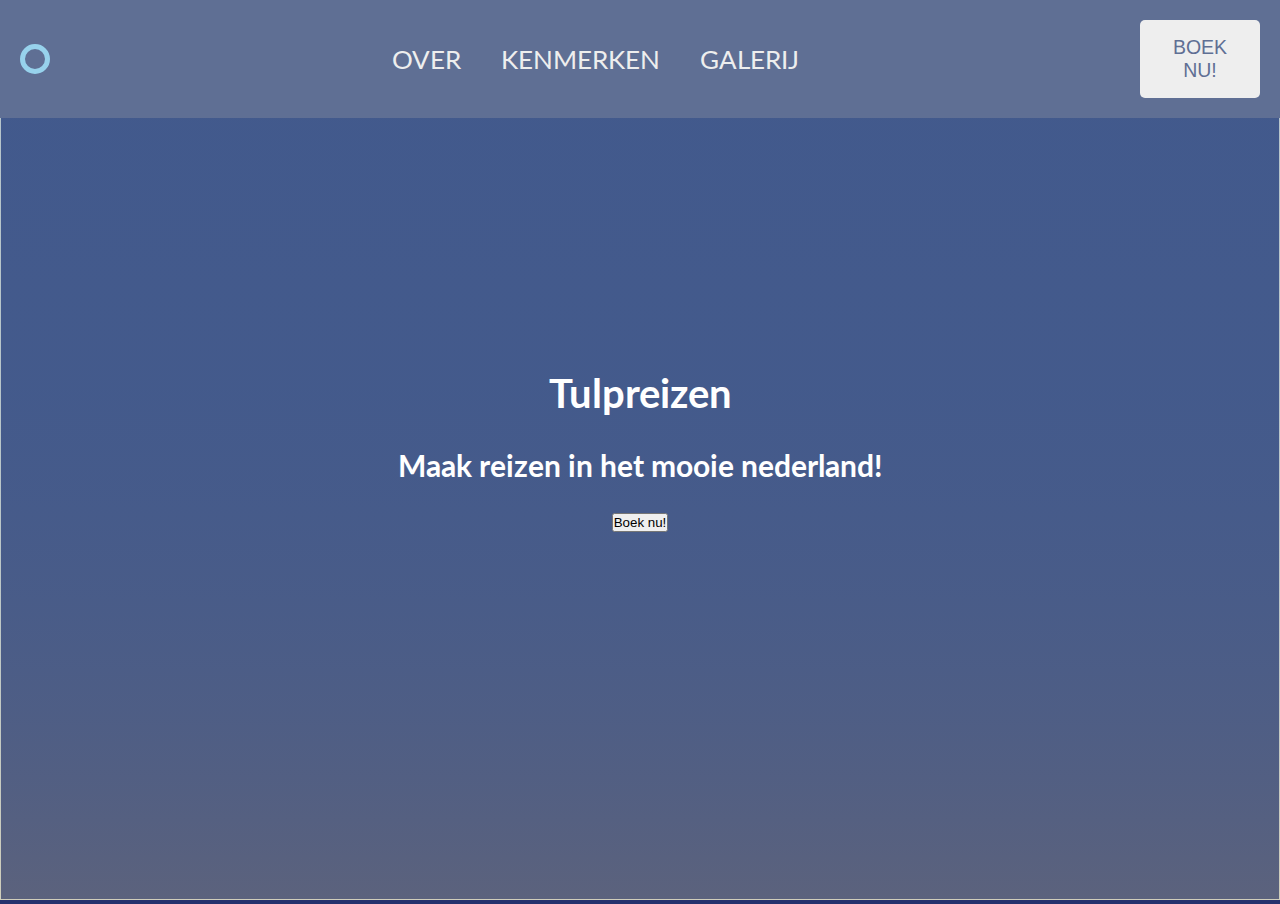
==== les2/index.html @ 4d577243 "eerste commit" ====
<!DOCTYPE html>
<html lang="nl">

<head>
    <meta charset="UTF-8">
    <meta http-equiv="X-UA-Compatible" content="IE=edge">
    <meta name="viewport" content="width=device-width, initial-scale=1.0">
    <link rel="preconnect" href="https://fonts.googleapis.com">
    <link rel="preconnect" href="https://fonts.gstatic.com" crossorigin>
    <link href="https://fonts.googleapis.com/css2?family=Lato:wght@400;700&display=swap" rel="stylesheet">
    <link href="https://fonts.googleapis.com/css2?family=Great+Vibes&family=Lato:wght@400;700&display=swap"
        rel="stylesheet">
    <link rel="icon" type="image/x-icon" href="img/1485950.png">
    <script src="https://kit.fontawesome.com/44df10ddff.js" crossorigin="anonymous"></script>
    <link rel="stylesheet" href="css/style.css">
    <title>Tulpreizen</title>
</head>

<body>
    <nav class="nav">
        <i class="fa-solid fa-fan nav__logo"></i>
        <ul class="nav__list">
            <li class="nav__listItem"><a href="" class="nav__link">over</a></li>
            <li class="nav__listItem"><a href="" class="nav__link">kenmerken</a></li>
            <li class="nav__listItem"><a href="" class="nav__link">galerij</a></li>
        </ul>
        <button class="nav__button">Boek nu!</button>
    </nav>
    <header class="header">
        <img src="" alt="" class="header__img">
        <div class="header__div">
            <h1 class="header__h1">Tulpreizen</h1>
            <h2 class="header__h2">Maak reizen in het mooie nederland!</h2>
            <button class="header__button">Boek nu!</button>
        </div>

    </header>
</body>

</html>
---- les2/css/style.css ----
.nav {
  width: 100%;
  min-height: 6rem;
  background: rgba(95, 111, 148, 0.6784313725);
  display: flex;
  justify-content: space-between;
  align-items: center;
  color: #eee;
  font-size: 130%;
  padding: 2rem;
  text-transform: uppercase;
  position: fixed;
  z-index: 1;
  transition: 0.3s;
}

.nav__logo {
  font-size: 250%;
  border: 0.5rem solid #97D2EC;
  border-radius: 50%;
  padding: 1rem;
}

.nav:hover {
  background: #5f6f94;
}

.nav__list {
  display: flex;
  list-style: none;
  gap: 4rem;
}

.nav__link {
  color: #eee;
  text-decoration: none;
}

.nav__button {
  width: 12rem;
  padding: 1.6rem;
  font-size: 75%;
  background: #eee;
  border: none;
  color: #5F6F94;
  border-radius: 0.5rem;
  text-transform: uppercase;
}

.nav__button:hover {
  cursor: pointer;
  background: #fdef7a;
  transition: 0.2s;
}

*, *::after, *::before {
  margin: 0;
  padding: 0;
  box-sizing: border-box;
}

html {
  font-size: 62.5%;
  scroll-behavior: smooth;
}

body {
  font-size: 2rem;
  font-family: "lato", sans-serif;
  background: #25316D;
}

.header {
  height: 100vh;
  width: 100%;
  position: relative;
}

.header__img {
  height: 100%;
  width: 100%;
  object-fit: cover;
  object-position: bottom;
}

.header__div {
  position: absolute;
  width: 100%;
  height: 100%;
  top: 50%;
  left: 50%;
  transform: translate(-50%, -50%);
  display: flex;
  flex-direction: column;
  justify-content: center;
  gap: 3rem;
  align-items: center;
  color: rgb(255, 255, 255);
  background: linear-gradient(rgba(151, 210, 236, 0.25), 80%, rgba(254, 245, 172, 0.25));
}

/*# sourceMappingURL=style.css.map */
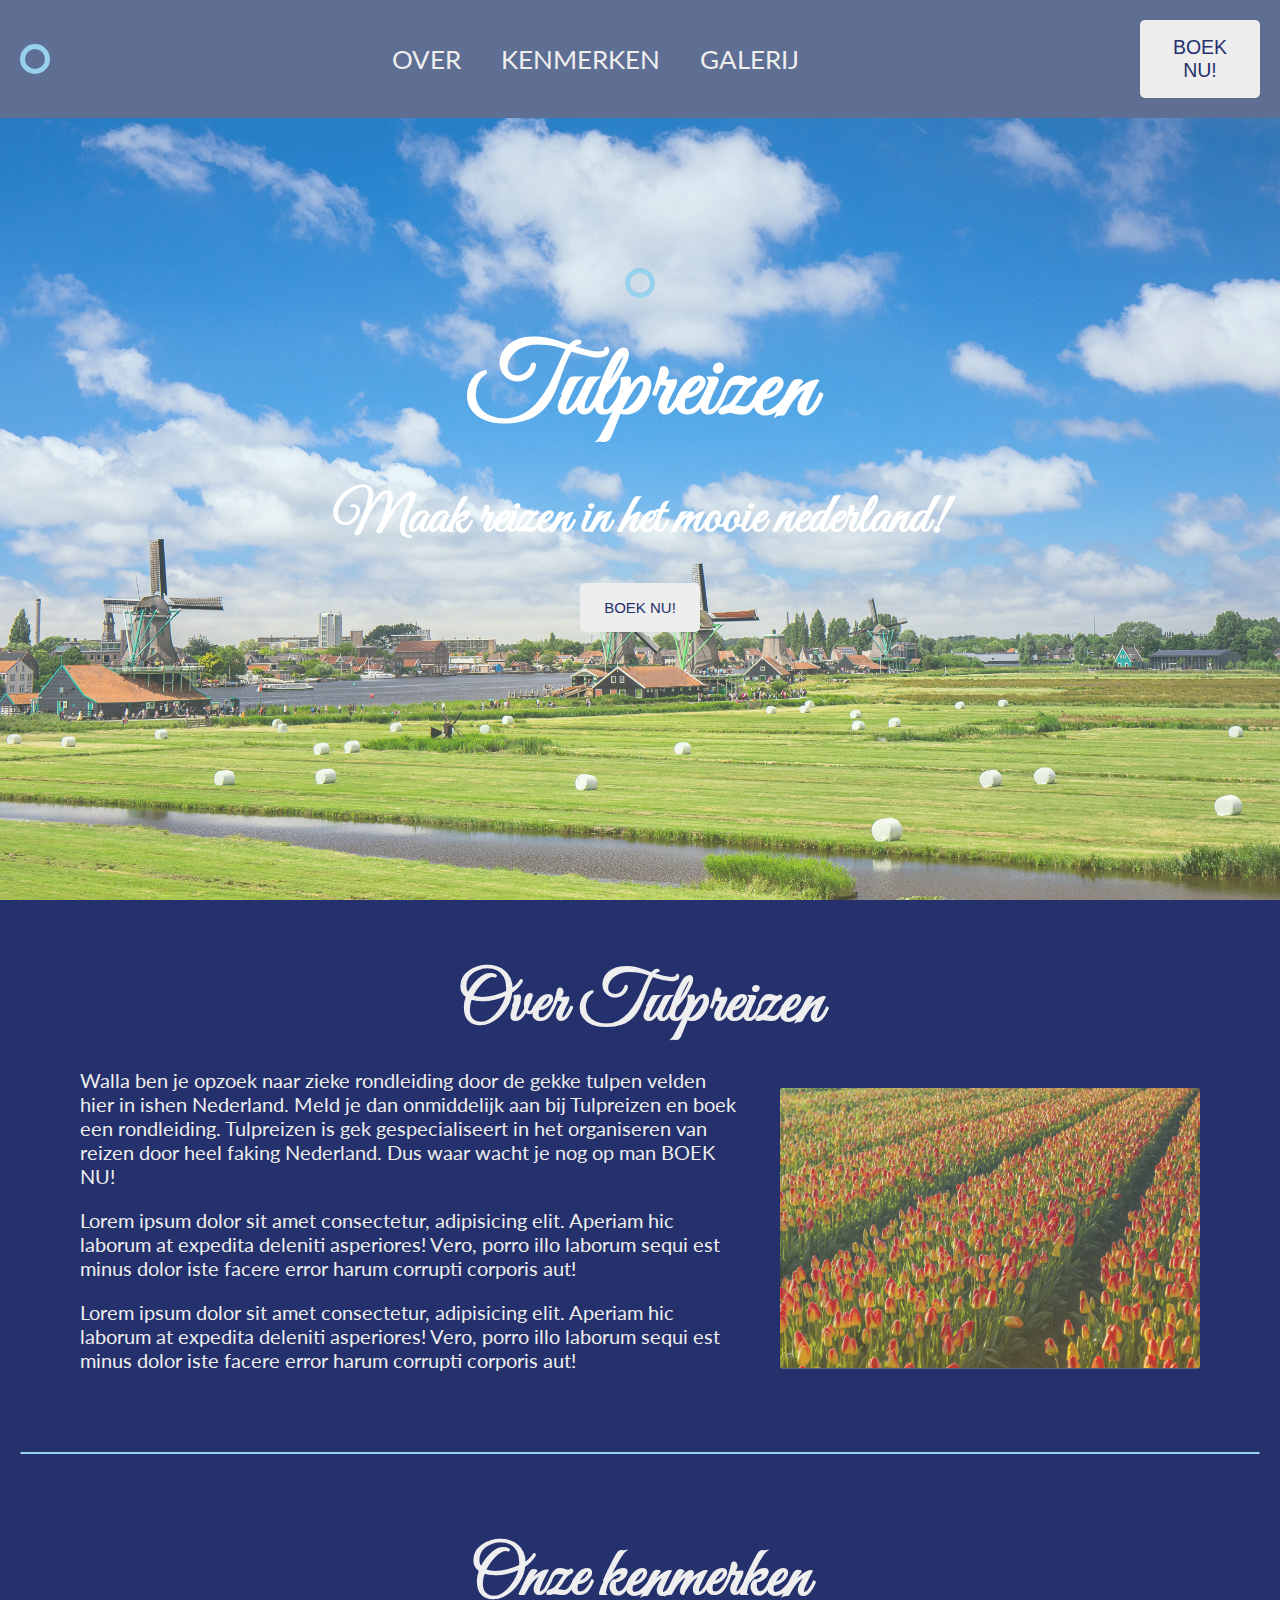
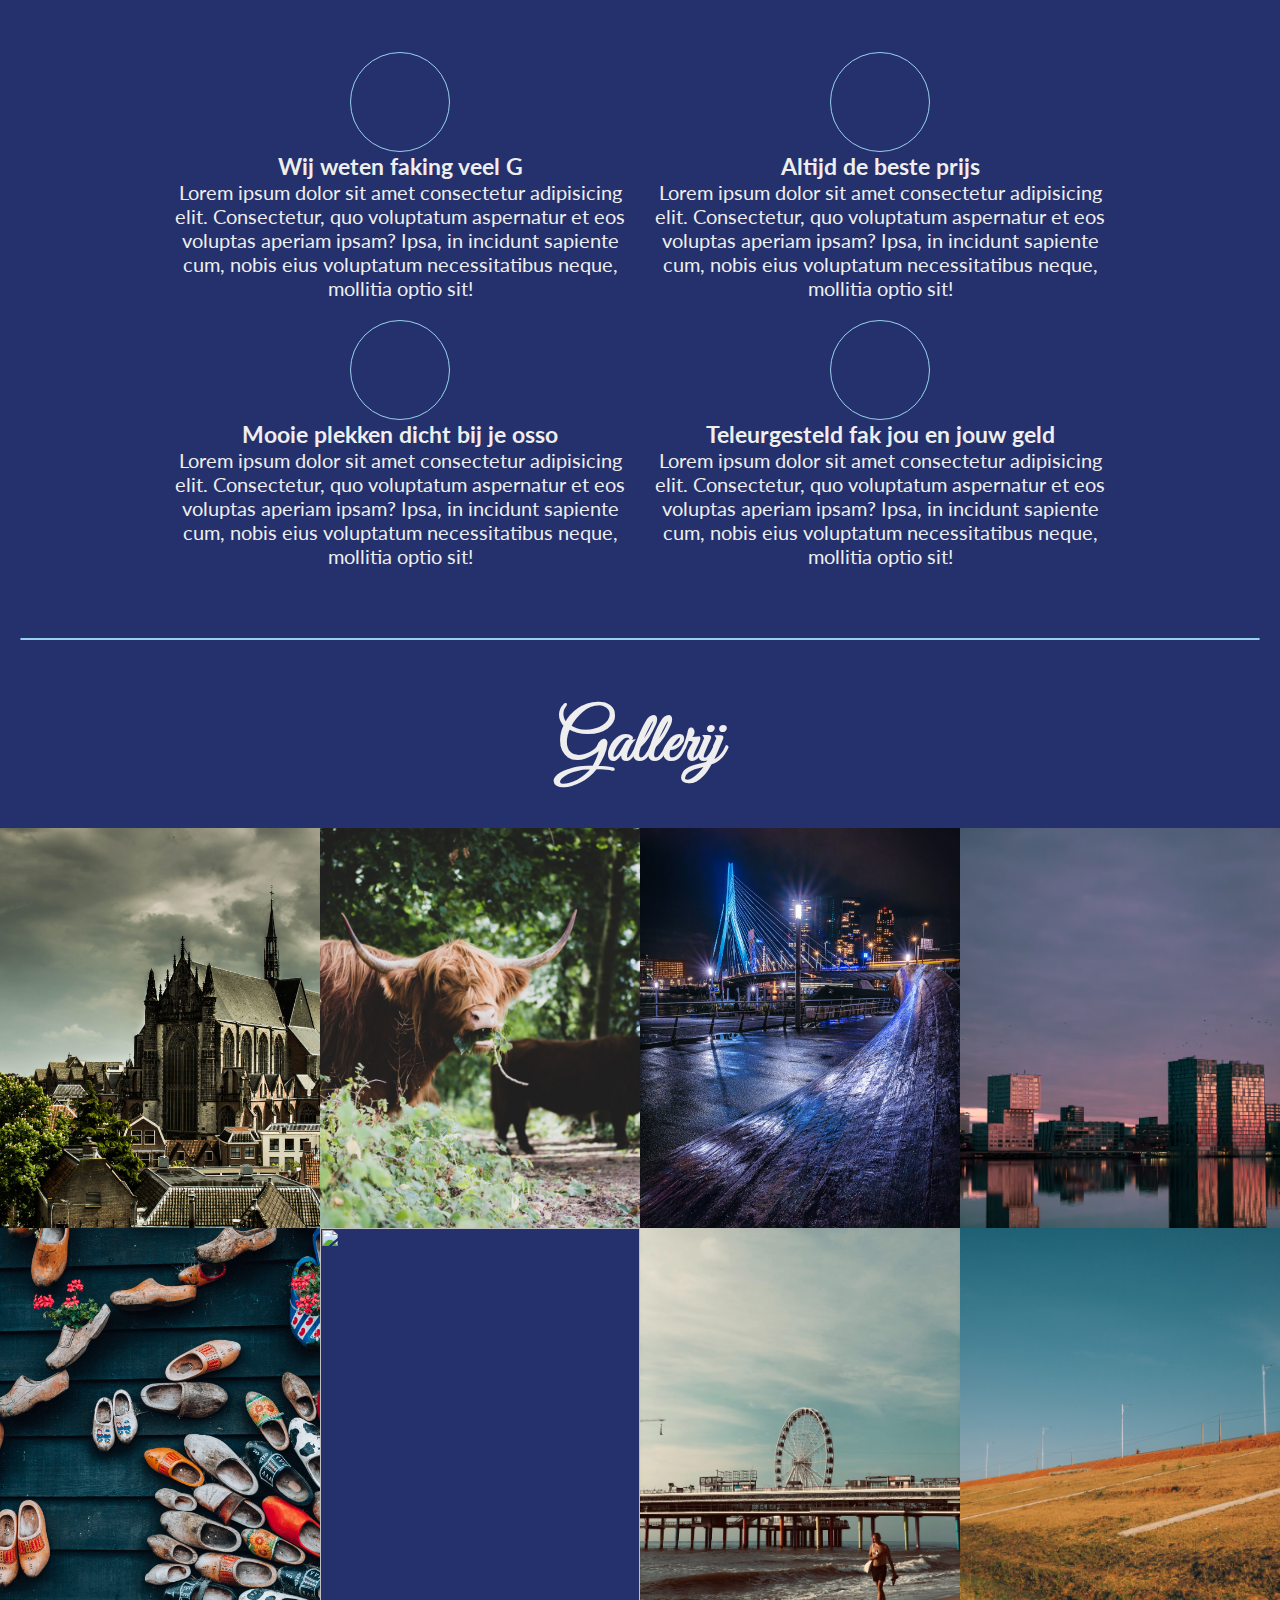
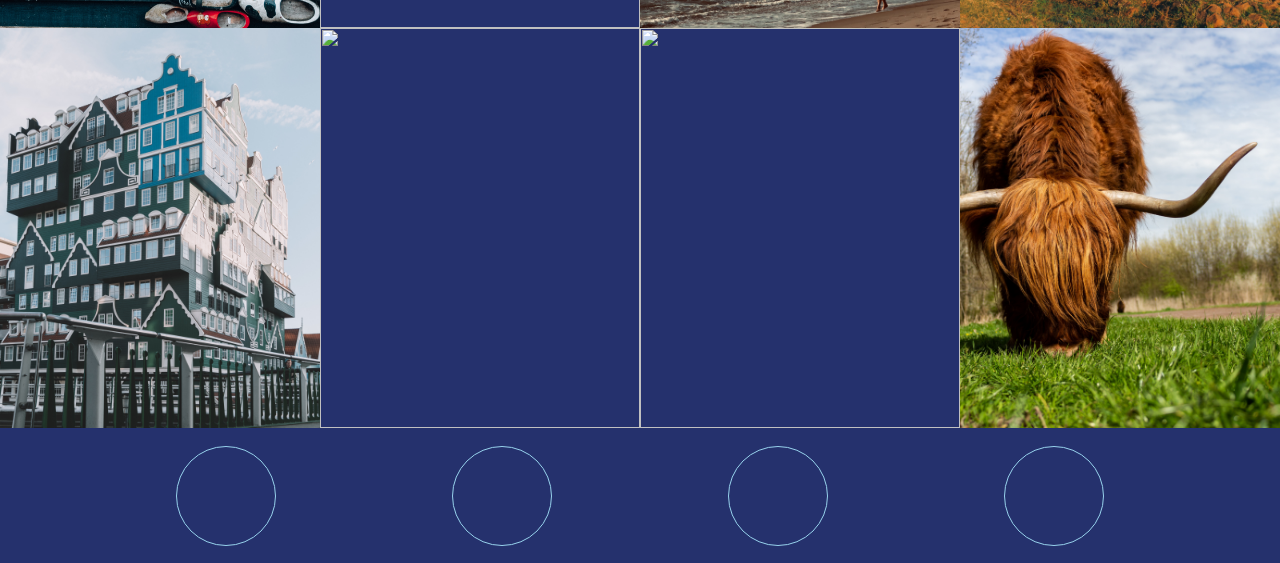
==== commit 1961d91f: "les2 af" ====
--- a/les2/index.html
+++ b/les2/index.html
@@ -27,14 +27,142 @@
         <button class="nav__button">Boek nu!</button>
     </nav>
     <header class="header">
-        <img src="" alt="" class="header__img">
+        <img src="img/pexels-tanathip-rattanatum-2026451.jpg" alt="mooi landschap" class="header__img">
         <div class="header__div">
+            <i class="fa-solid fa-fan header__logo"></i>
             <h1 class="header__h1">Tulpreizen</h1>
             <h2 class="header__h2">Maak reizen in het mooie nederland!</h2>
             <button class="header__button">Boek nu!</button>
         </div>
 
     </header>
+    <section class="over">
+        <h2 class="over__header">Over Tulpreizen</h2>
+        <div class="over__articles">
+            <article class="over__article">
+                <p class="over__p">Walla ben je opzoek naar zieke rondleiding door de gekke tulpen velden hier in ishen
+                    Nederland.
+                    Meld je dan onmiddelijk aan bij Tulpreizen en boek een rondleiding.
+                    Tulpreizen is gek gespecialiseert in het organiseren van reizen door heel faking Nederland. Dus waar
+                    wacht je nog op man BOEK NU!</p>
+                <p class="over__p">Lorem ipsum dolor sit amet consectetur, adipisicing elit. Aperiam hic laborum at
+                    expedita deleniti
+                    asperiores! Vero, porro illo laborum sequi est minus dolor iste facere error harum corrupti corporis
+                    aut!</p>
+                <p class="over__p">Lorem ipsum dolor sit amet consectetur, adipisicing elit. Aperiam hic laborum at
+                    expedita deleniti
+                    asperiores! Vero, porro illo laborum sequi est minus dolor iste facere error harum corrupti corporis
+                    aut!</p>
+
+            </article>
+            <figure class="over__figure">
+                <img class="over__img" src="img/pexels-pixabay-371859.jpg" alt="">
+            </figure>
+        </div>
+
+
+    </section>
+    <hr>
+    <section class="kenmerken">
+        <h2 class="kenmerken__header">
+            Onze kenmerken
+        </h2>
+        <ul class="kenmerken__lijst">
+            <li class="kenmerken__lijstitem">
+                <i class="fa-solid fa-graduation-cap kenmerken__icon"></i>
+                <h3 class="kenmerken__h3">Wij weten faking veel G</h3>
+                <p class="kenmerken__p">Lorem ipsum dolor sit amet consectetur adipisicing elit. Consectetur, quo
+                    voluptatum aspernatur et eos voluptas aperiam ipsam? Ipsa, in incidunt sapiente cum, nobis eius
+                    voluptatum necessitatibus neque, mollitia optio sit!</p>
+            </li>
+            <li class="kenmerken__lijstitem">
+                <i class="fa-solid fa-money-bills kenmerken__icon"></i>
+                <h3 class="kenmerken__h3">Altijd de beste prijs</h3>
+                <p class="kenmerken__p">Lorem ipsum dolor sit amet consectetur adipisicing elit. Consectetur, quo
+                    voluptatum aspernatur et eos voluptas aperiam ipsam? Ipsa, in incidunt sapiente cum, nobis eius
+                    voluptatum necessitatibus neque, mollitia optio sit!</p>
+            </li>
+            <li class="kenmerken__lijstitem">
+                <i class="fa-solid fa-tree kenmerken__icon"></i>
+                <h3 class="kenmerken__h3">Mooie plekken dicht bij je osso</h3>
+                <p class="kenmerken__p">Lorem ipsum dolor sit amet consectetur adipisicing elit. Consectetur, quo
+                    voluptatum aspernatur et eos voluptas aperiam ipsam? Ipsa, in incidunt sapiente cum, nobis eius
+                    voluptatum necessitatibus neque, mollitia optio sit!</p>
+            </li>
+            <li class="kenmerken__lijstitem">
+                <i class="fa-solid fa-hand-middle-finger kenmerken__icon"></i>
+                <h3 class="kenmerken__h3">Teleurgesteld fak jou en jouw geld</h3>
+                <p class="kenmerken__p">Lorem ipsum dolor sit amet consectetur adipisicing elit. Consectetur, quo
+                    voluptatum aspernatur et eos voluptas aperiam ipsam? Ipsa, in incidunt sapiente cum, nobis eius
+                    voluptatum necessitatibus neque, mollitia optio sit!</p>
+            </li>
+        </ul>
+    </section>
+    <hr>
+    <section class="gallerij">
+        <h2 class="gallerij__header">
+            Gallerij
+        </h2>
+        <ul class="gallerij__fotos">
+            <li class="gallerij__foto">
+                <img class="gallerij__img"class="gallerij" src="img/pexels-michal-knotek-542398.jpg" alt="">
+                <section class="gallerij__gradient"><button class="gallerij__button">Boek nu!</button></section>
+            </li>
+            <li class="gallerij__foto">
+                <img class="gallerij__img"src="img/pexels-annelies-brouw-2863006.jpg" alt="">
+                <section class="gallerij__gradient"><button class="gallerij__button">Boek nu!</button></section>
+            </li>
+            <li class="gallerij__foto">
+                <img class="gallerij__img"src="img/pexels-bart-ros-10895518.jpg" alt="">
+                <section class="gallerij__gradient"><button class="gallerij__button">Boek nu!</button></section>
+            </li>
+            <li class="gallerij__foto">
+                <img class="gallerij__img"src="img/pexels-david-duky-10481129.jpg" alt="">
+                <section class="gallerij__gradient"><button class="gallerij__button">Boek nu!</button></section>
+            </li>
+            <li class="gallerij__foto">
+                <img class="gallerij__img"src="img/pexels-helena-jankovičová-kováčová-6470643.jpg" alt="">
+                <section class="gallerij__gradient"><button class="gallerij__button">Boek nu!</button></section>
+            </li>
+            <li class="gallerij__foto">
+                <img class="gallerij__img"src="img/pexels-ivo-n-7191356(1).jpg" alt="">
+                <section class="gallerij__gradient"><button class="gallerij__button">Boek nu!</button></section>
+            </li>
+            <li class="gallerij__foto">
+                <img class="gallerij__img"src="img/pexels-kimo-sindy-11972191.jpg" alt="">
+                <section class="gallerij__gradient"><button class="gallerij__button">Boek nu!</button></section>
+            </li>
+            <li class="gallerij__foto">
+                <img class="gallerij__img"src="img/pexels-linh-ngo-9327230.jpg" alt="">
+                <section class="gallerij__gradient"><button class="gallerij__button">Boek nu!</button></section>
+            </li>
+            <li class="gallerij__foto">
+                <img class="gallerij__img"src="img/pexels-shane-aldendorff-1483146.jpg" alt="">
+                <section class="gallerij__gradient"><button class="gallerij__button">Boek nu!</button></section>
+            </li>
+            <li class="gallerij__foto">
+                <img class="gallerij__img"src="img/pexels-vlada-karpovich-4449437.jpg" alt="">
+                <section class="gallerij__gradient"><button class="gallerij__button">Boek nu!</button></section>
+            </li>
+            <li class="gallerij__foto">
+                <img class="gallerij__img"src="img/pexels-vlada-karpovich-4449439.jpg" alt="">
+                <section class="gallerij__gradient"><button class="gallerij__button">Boek nu!</button></section>
+            </li>
+            <li class="gallerij__foto">
+                <img class="gallerij__img"src="img/pexels-yldau-reitsma-1007810.jpg" alt="">
+                <section class="gallerij__gradient"><button class="gallerij__button">Boek nu!</button></section>
+            </li>
+
+        </ul>
+    </section>
+    <footer class="footer">
+        <figure class="footer__figure">
+            <i class="fa-brands fa-youtube footer__icon"></i>
+            <i class="fa-brands fa-facebook footer__icon"></i>
+            <i class="fa-brands fa-tiktok footer__icon"></i>
+            <i class="fa-brands fa-instagram footer__icon"></i>
+        </figure>
+    </footer>
 </body>
 
 </html>--- a/les2/css/style.css
+++ b/les2/css/style.css
@@ -1,3 +1,41 @@
+.gallerij__button, .header__button, .nav__button {
+  width: 12rem;
+  padding: 1.6rem;
+  font-size: 75%;
+  background: #eee;
+  border: none;
+  color: #25316D;
+  border-radius: 0.5rem;
+  text-transform: uppercase;
+}
+
+.gallerij__button:hover, .header__button:hover, .nav__button:hover {
+  cursor: pointer;
+  background: #fdef7a;
+  transition: 0.4s;
+}
+
+.header__h2 {
+  font-family: "Great Vibes", cursive;
+  font-size: 280%;
+}
+
+.gallerij__header, .kenmerken__header, .over__header {
+  width: 100%;
+  font-family: "Great Vibes", cursive;
+  display: flex;
+  align-items: center;
+  justify-content: center;
+  padding: 2rem;
+  color: #eee;
+  font-size: 350%;
+}
+
+.kenmerken, .over {
+  padding: 4rem;
+  width: 100%;
+}
+
 .nav {
   width: 100%;
   min-height: 6rem;
@@ -36,23 +74,6 @@
   text-decoration: none;
 }
 
-.nav__button {
-  width: 12rem;
-  padding: 1.6rem;
-  font-size: 75%;
-  background: #eee;
-  border: none;
-  color: #5F6F94;
-  border-radius: 0.5rem;
-  text-transform: uppercase;
-}
-
-.nav__button:hover {
-  cursor: pointer;
-  background: #fdef7a;
-  transition: 0.2s;
-}
-
 *, *::after, *::before {
   margin: 0;
   padding: 0;
@@ -70,6 +91,12 @@
   background: #25316D;
 }
 
+hr {
+  border: 0.15rem solid #97D2EC;
+  margin: 2rem;
+  border-radius: 0.5rem;
+}
+
 .header {
   height: 100vh;
   width: 100%;
@@ -99,4 +126,179 @@
   background: linear-gradient(rgba(151, 210, 236, 0.25), 80%, rgba(254, 245, 172, 0.25));
 }
 
+.header__logo {
+  font-size: 300%;
+  border: 0.5rem solid #97D2EC;
+  border-radius: 50%;
+  padding: 1rem;
+}
+
+.header__h1 {
+  font-family: "Great Vibes", cursive;
+  font-size: 500%;
+}
+
+.over__articles {
+  gap: 4rem;
+  display: flex;
+  justify-content: center;
+  align-items: center;
+}
+
+.over__p {
+  width: 55ch;
+  color: #eee;
+  padding-bottom: 2rem;
+}
+
+.over__figure {
+  width: 35%;
+  position: relative;
+  border-radius: 0.25rem;
+}
+
+.over__figure::after {
+  content: "";
+  background: linear-gradient(rgba(151, 210, 236, 0.25), 80%, rgba(254, 245, 172, 0.25));
+  width: 100%;
+  height: 99%;
+  position: absolute;
+  top: 0;
+  left: 0;
+  border-radius: 0.25rem;
+}
+
+.over__img {
+  width: 100%;
+  height: 100%;
+  object-fit: cover;
+  border-radius: 0.25rem;
+}
+
+.kenmerken__header {
+  height: 20%;
+}
+
+.kenmerken__lijst {
+  display: flex;
+  flex-wrap: wrap;
+  justify-content: center;
+  height: 80%;
+}
+
+.kenmerken__lijstitem {
+  display: flex;
+  flex-direction: column;
+  width: 40%;
+  list-style: none;
+  color: #eee;
+  flex-shrink: 0;
+  padding: 1rem;
+  border-radius: 0.5rem;
+  align-items: center;
+}
+
+.kenmerken__icon {
+  font-size: 200%;
+  border: 0.15rem solid #97D2EC;
+  border-radius: 50%;
+  width: 10rem;
+  height: 10rem;
+  display: flex;
+  justify-content: center;
+  align-items: center;
+}
+
+.kenmerken__p {
+  width: 40ch;
+  text-align: center;
+}
+
+.gallerij {
+  min-height: 80vh;
+}
+
+.gallerij__header {
+  padding: 4rem;
+}
+
+.gallerij__fotos {
+  display: flex;
+  flex-wrap: wrap;
+  list-style: none;
+}
+
+.gallerij__foto {
+  width: 25%;
+  height: 40rem;
+  position: relative;
+}
+
+.gallerij__img {
+  height: 100%;
+  width: 100%;
+  object-fit: cover;
+  object-position: center;
+}
+
+.gallerij__gradient {
+  position: absolute;
+  width: 100%;
+  height: 100%;
+  background: linear-gradient(rgba(151, 210, 236, 0.5), 80%, rgba(254, 245, 172, 0.5));
+  position: absolute;
+  top: 0;
+  left: 0;
+  transform: scaleX(0);
+  transition: 0.8s;
+  transform-origin: left;
+  display: flex;
+  justify-content: center;
+  align-items: center;
+}
+
+.gallerij__button {
+  opacity: 0;
+  transition-delay: 0.8s;
+  transition-duration: 0.2s;
+}
+
+.gallerij__foto:hover > .gallerij__gradient {
+  transform: scale(1);
+}
+
+.gallerij__foto:hover .gallerij__button {
+  opacity: 1;
+}
+
+.footer {
+  height: 13.5rem;
+  width: 100%;
+}
+
+.footer__figure {
+  height: 100%;
+  width: 100%;
+  display: flex;
+  justify-content: space-evenly;
+  align-items: center;
+}
+
+.footer__icon {
+  font-size: 200%;
+  border: 0.15rem solid #97D2EC;
+  border-radius: 50%;
+  width: 10rem;
+  height: 10rem;
+  display: flex;
+  justify-content: center;
+  align-items: center;
+  cursor: pointer;
+  transition: 0.4s;
+}
+
+.footer__icon:hover {
+  color: #eee;
+}
+
 /*# sourceMappingURL=style.css.map */
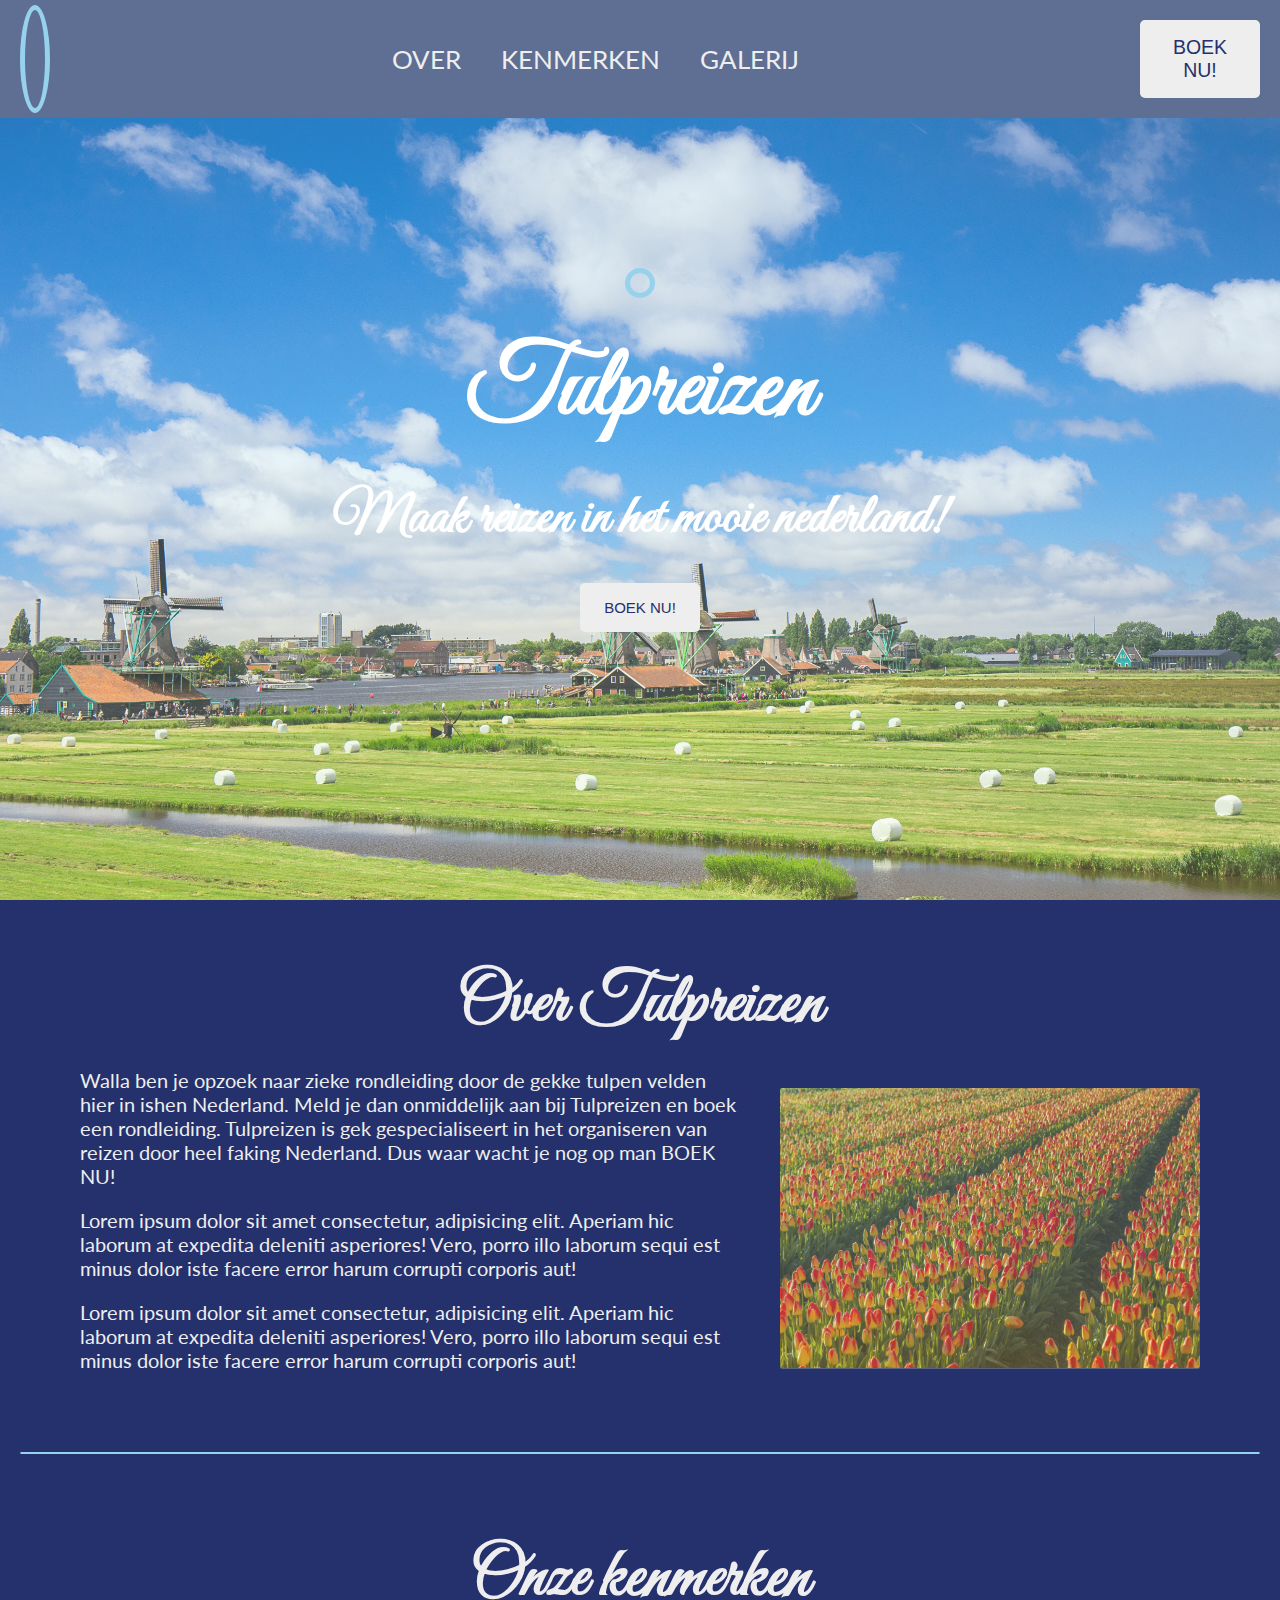
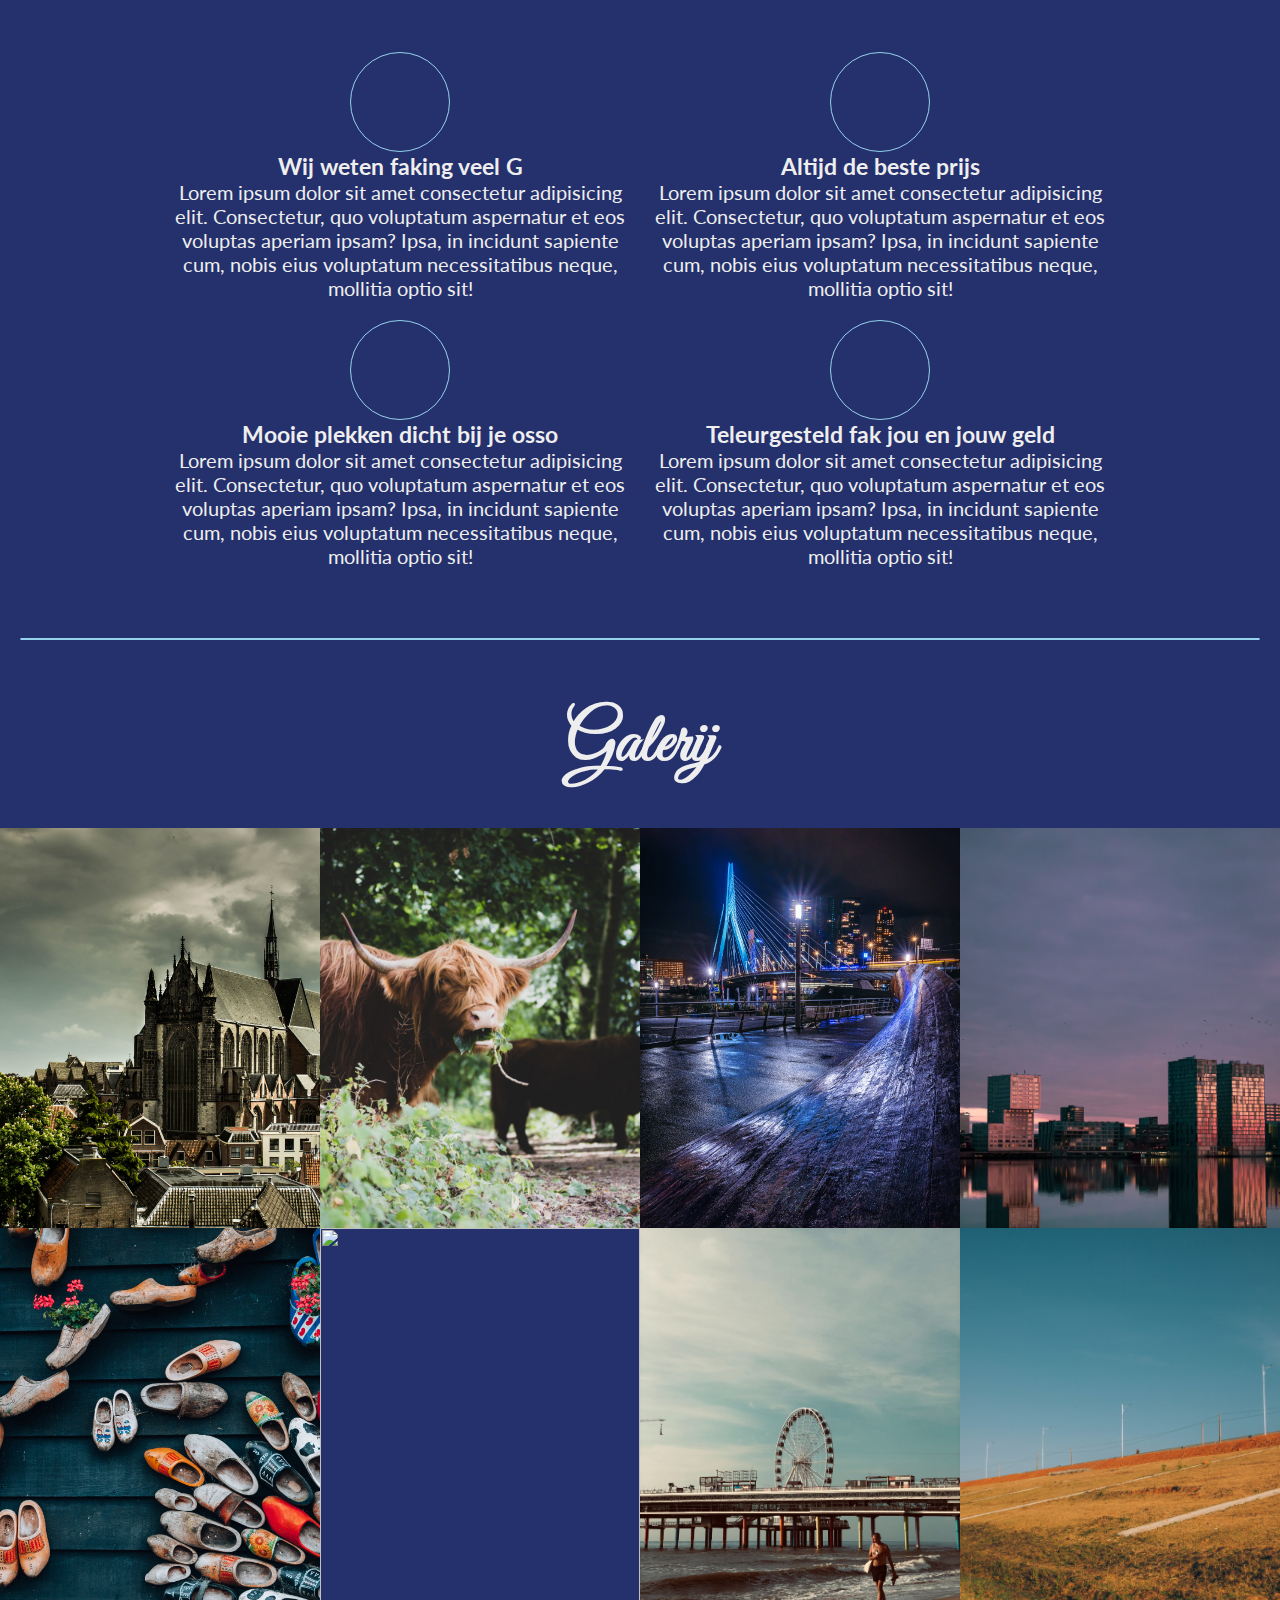
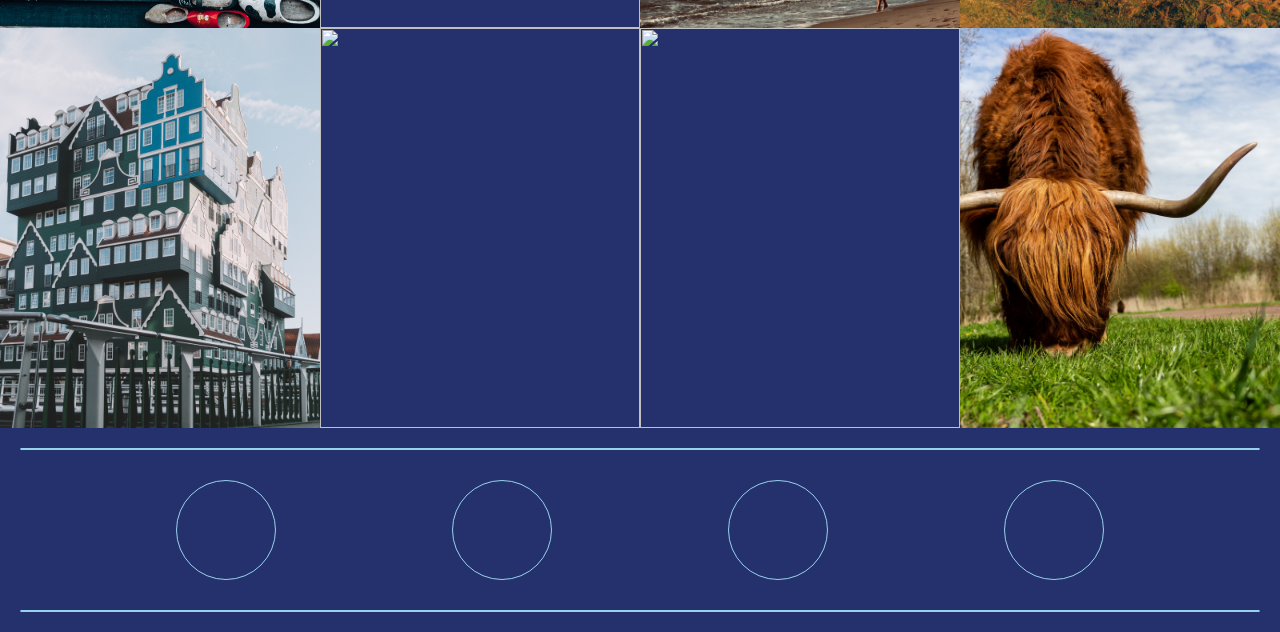
==== commit a6ad282d: "les 2 finito" ====
--- a/les2/index.html
+++ b/les2/index.html
@@ -16,13 +16,13 @@
     <title>Tulpreizen</title>
 </head>
 
-<body>
+<body id="body">
     <nav class="nav">
-        <i class="fa-solid fa-fan nav__logo"></i>
+        <a href="#body"><i class="fa-solid fa-fan nav__logo"></i></a>
         <ul class="nav__list">
-            <li class="nav__listItem"><a href="" class="nav__link">over</a></li>
-            <li class="nav__listItem"><a href="" class="nav__link">kenmerken</a></li>
-            <li class="nav__listItem"><a href="" class="nav__link">galerij</a></li>
+            <li class="nav__listItem"><a href="#over" class="nav__link">over</a></li>
+            <li class="nav__listItem"><a href="#kenmerken" class="nav__link">kenmerken</a></li>
+            <li class="nav__listItem"><a href="#gallerij" class="nav__link">galerij</a></li>
         </ul>
         <button class="nav__button">Boek nu!</button>
     </nav>
@@ -36,7 +36,7 @@
         </div>
 
     </header>
-    <section class="over">
+    <section id="over" class="over">
         <h2 class="over__header">Over Tulpreizen</h2>
         <div class="over__articles">
             <article class="over__article">
@@ -63,7 +63,7 @@
 
     </section>
     <hr>
-    <section class="kenmerken">
+    <section id="kenmerken" class="kenmerken">
         <h2 class="kenmerken__header">
             Onze kenmerken
         </h2>
@@ -99,9 +99,9 @@
         </ul>
     </section>
     <hr>
-    <section class="gallerij">
+    <section id="gallerij" class="gallerij">
         <h2 class="gallerij__header">
-            Gallerij
+            Galerij
         </h2>
         <ul class="gallerij__fotos">
             <li class="gallerij__foto">
@@ -155,6 +155,7 @@
 
         </ul>
     </section>
+    <hr>
     <footer class="footer">
         <figure class="footer__figure">
             <i class="fa-brands fa-youtube footer__icon"></i>
@@ -163,6 +164,7 @@
             <i class="fa-brands fa-instagram footer__icon"></i>
         </figure>
     </footer>
+    <hr>
 </body>
 
 </html>--- a/les2/css/style.css
+++ b/les2/css/style.css
@@ -97,6 +97,11 @@
   border-radius: 0.5rem;
 }
 
+a {
+  color: #eee;
+  background: none;
+}
+
 .header {
   height: 100vh;
   width: 100%;
@@ -272,7 +277,7 @@
 }
 
 .footer {
-  height: 13.5rem;
+  height: 12rem;
   width: 100%;
 }
 
@@ -301,4 +306,64 @@
   color: #eee;
 }
 
+@media screen and (max-width: 75rem) {
+  body {
+    font-size: 1.6rem;
+  }
+  .header {
+    height: 140rem;
+  }
+  .over {
+    min-height: 140rem;
+  }
+  .over__header {
+    height: 10%;
+  }
+  .over__columns {
+    flex-direction: column;
+    height: 90%;
+  }
+  .over__column {
+    height: 60%;
+  }
+  .over__p {
+    width: 100%;
+  }
+  .over__figure {
+    position: relative;
+    width: 100%;
+    height: 40%;
+  }
+  .kenmerken {
+    min-height: 120rem;
+  }
+  .kenmerken__listItem {
+    width: 100%;
+  }
+  .gallerij {
+    height: auto;
+  }
+  .gallerij__fotos {
+    flex-wrap: wrap;
+  }
+  .gallerij__foto {
+    height: 20rem;
+    width: 100%;
+  }
+  .gallerij__foto:hover .gallerij__button {
+    opacity: 0;
+  }
+  .gallerij__foto:hover .gallerij__gradient {
+    transform: scale(0);
+  }
+}
+@media screen and (max-width: 50rem) {
+  .nav__list {
+    flex-direction: column;
+  }
+  .over__columns {
+    padding: 2rem;
+  }
+}
+
 /*# sourceMappingURL=style.css.map */
